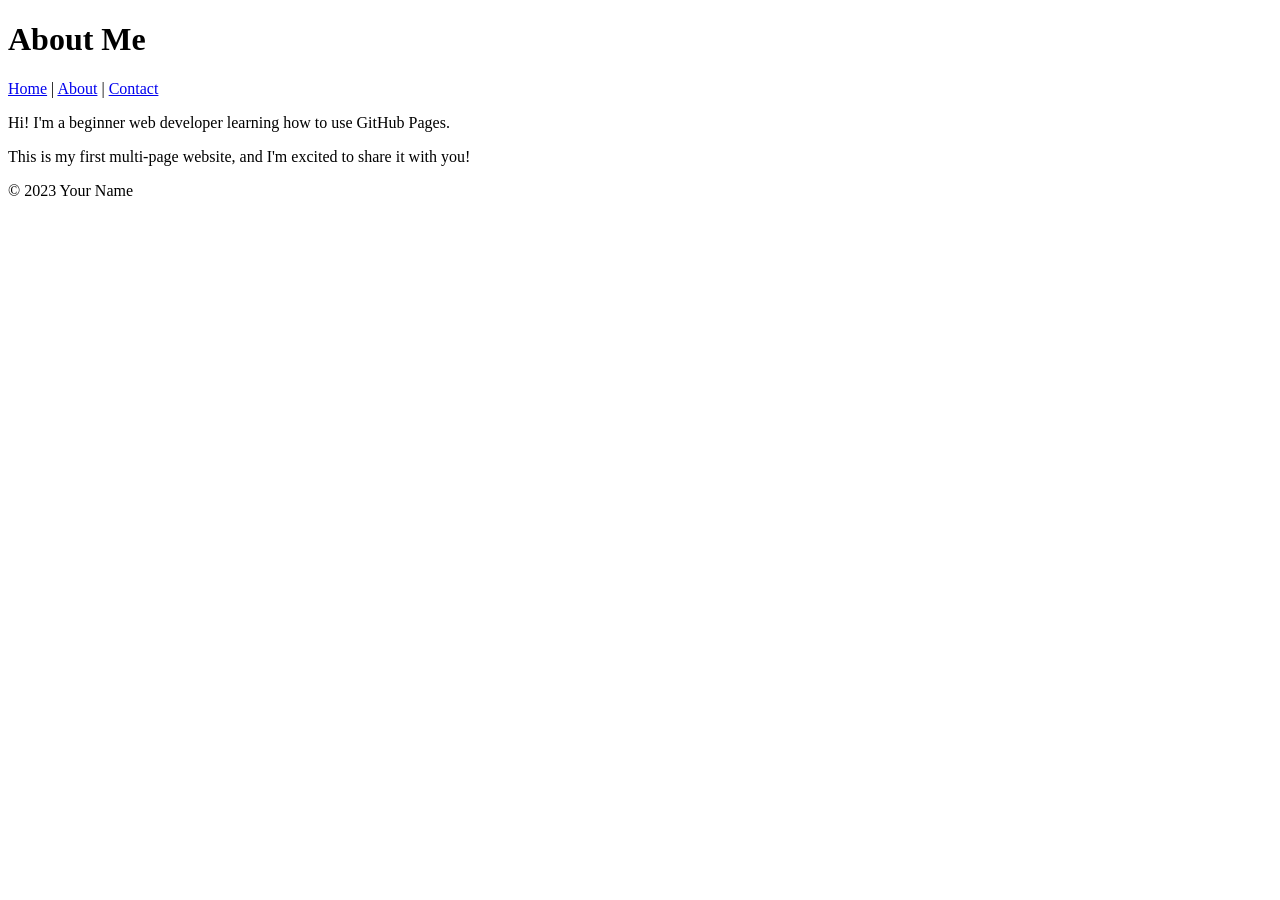
==== about.html @ 9d678600 "Added About page" ====
<!DOCTYPE html> 

<html lang="en"> 

<head> 

    <meta charset="UTF-8"> 

    <meta name="viewport" content="width=device-width, initial-scale=1.0"> 

    <title>About Me</title> 

</head> 

<body> 

    <header> 

        <h1>About Me</h1> 

        <nav> 

            <a href="index.html">Home</a> | 

            <a href="about.html">About</a> | 

            <a href="contact.html">Contact</a> 

        </nav> 

    </header> 

 

    <main> 

        <p>Hi! I'm a beginner web developer learning how to use GitHub Pages.</p> 

        <p>This is my first multi-page website, and I'm excited to share it with you!</p> 

    </main> 

 

    <footer> 

        <p>&copy; 2023 Your Name</p> 

    </footer> 

</body> 

</html>
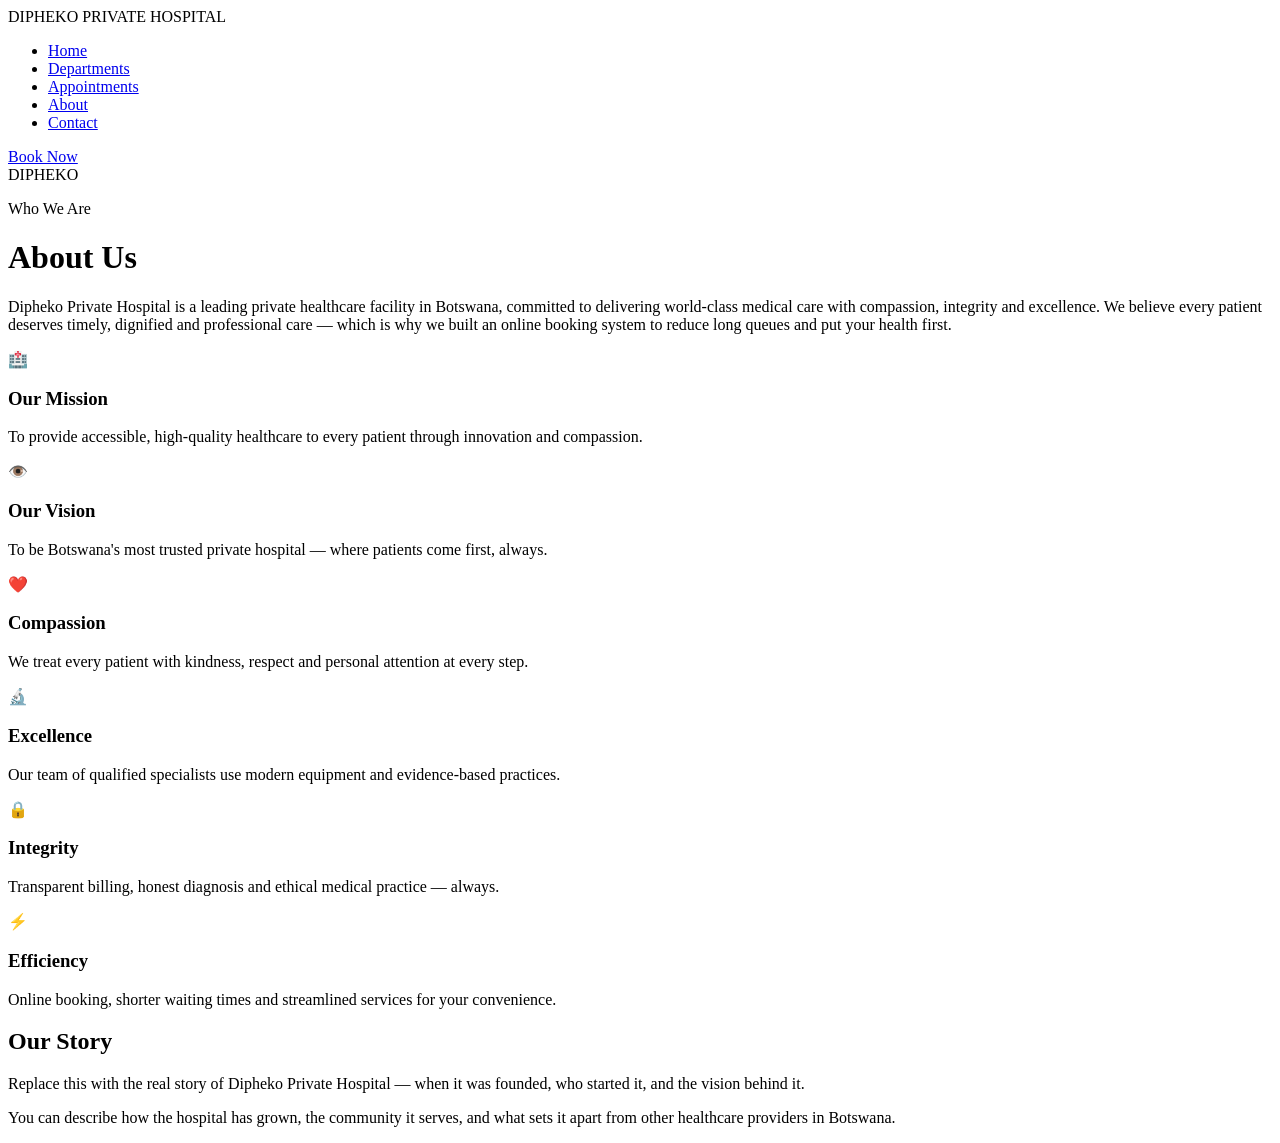
==== commit 8ccfdeb2: "Update Website" ====
--- a/about.html
+++ b/about.html
@@ -1,53 +1,49 @@
-<!DOCTYPE html> 
+<!DOCTYPE html>
+<html lang="en">
+<head>
+  <meta charset="UTF-8"/>
+  <meta name="viewport" content="width=device-width, initial-scale=1.0"/>
+  <title>Dipheko Private Hospital – About</title>
+  <link href="https://fonts.googleapis.com/css2?family=Barlow+Condensed:wght@700;800&family=Barlow:wght@300;400;500&display=swap" rel="stylesheet"/>
+  <link rel="stylesheet" href="hospital_style.css"/>
+</head>
+<body>
+  <nav>
+    <span class="logo-main">DIPHEKO</span>
+    <span class="logo-sub">PRIVATE HOSPITAL</span>
+    <ul class="nav-links">
+      <li><a href="index.html">Home</a></li>
+      <li><a href="departments.html">Departments</a></li>
+      <li><a href="appointment.html">Appointments</a></li>
+      <li><a href="about.html" class="active">About</a></li>
+      <li><a href="contact.html">Contact</a></li>
+    </ul>
+    <a href="appointment.html" class="nav-appt">Book Now</a>
+  </nav>
 
-<html lang="en"> 
+  <div class="page">
+    <div class="bg-logo" aria-hidden="true">DIPHEKO</div>
+    <div class="content">
+      <p class="page-tag">Who We Are</p>
+      <h1 class="page-title">About Us</h1>
 
-<head> 
+      <p class="about-intro">Dipheko Private Hospital is a leading private healthcare facility in Botswana, committed to delivering world-class medical care with compassion, integrity and excellence. We believe every patient deserves timely, dignified and professional care — which is why we built an online booking system to reduce long queues and put your health first.</p>
 
-    <meta charset="UTF-8"> 
+      <div class="values-grid">
+        <div class="val-card"><div class="val-icon">🏥</div><h3>Our Mission</h3><p>To provide accessible, high-quality healthcare to every patient through innovation and compassion.</p></div>
+        <div class="val-card"><div class="val-icon">👁️</div><h3>Our Vision</h3><p>To be Botswana's most trusted private hospital — where patients come first, always.</p></div>
+        <div class="val-card"><div class="val-icon">❤️</div><h3>Compassion</h3><p>We treat every patient with kindness, respect and personal attention at every step.</p></div>
+        <div class="val-card"><div class="val-icon">🔬</div><h3>Excellence</h3><p>Our team of qualified specialists use modern equipment and evidence-based practices.</p></div>
+        <div class="val-card"><div class="val-icon">🔒</div><h3>Integrity</h3><p>Transparent billing, honest diagnosis and ethical medical practice — always.</p></div>
+        <div class="val-card"><div class="val-icon">⚡</div><h3>Efficiency</h3><p>Online booking, shorter waiting times and streamlined services for your convenience.</p></div>
+      </div>
 
-    <meta name="viewport" content="width=device-width, initial-scale=1.0"> 
-
-    <title>About Me</title> 
-
-</head> 
-
-<body> 
-
-    <header> 
-
-        <h1>About Me</h1> 
-
-        <nav> 
-
-            <a href="index.html">Home</a> | 
-
-            <a href="about.html">About</a> | 
-
-            <a href="contact.html">Contact</a> 
-
-        </nav> 
-
-    </header> 
-
- 
-
-    <main> 
-
-        <p>Hi! I'm a beginner web developer learning how to use GitHub Pages.</p> 
-
-        <p>This is my first multi-page website, and I'm excited to share it with you!</p> 
-
-    </main> 
-
- 
-
-    <footer> 
-
-        <p>&copy; 2023 Your Name</p> 
-
-    </footer> 
-
-</body> 
-
-</html> +      <div class="story">
+        <h2>Our <span>Story</span></h2>
+        <p>Replace this with the real story of Dipheko Private Hospital — when it was founded, who started it, and the vision behind it.</p>
+        <p>You can describe how the hospital has grown, the community it serves, and what sets it apart from other healthcare providers in Botswana.</p>
+      </div>
+    </div>
+  </div>
+</body>
+</html>
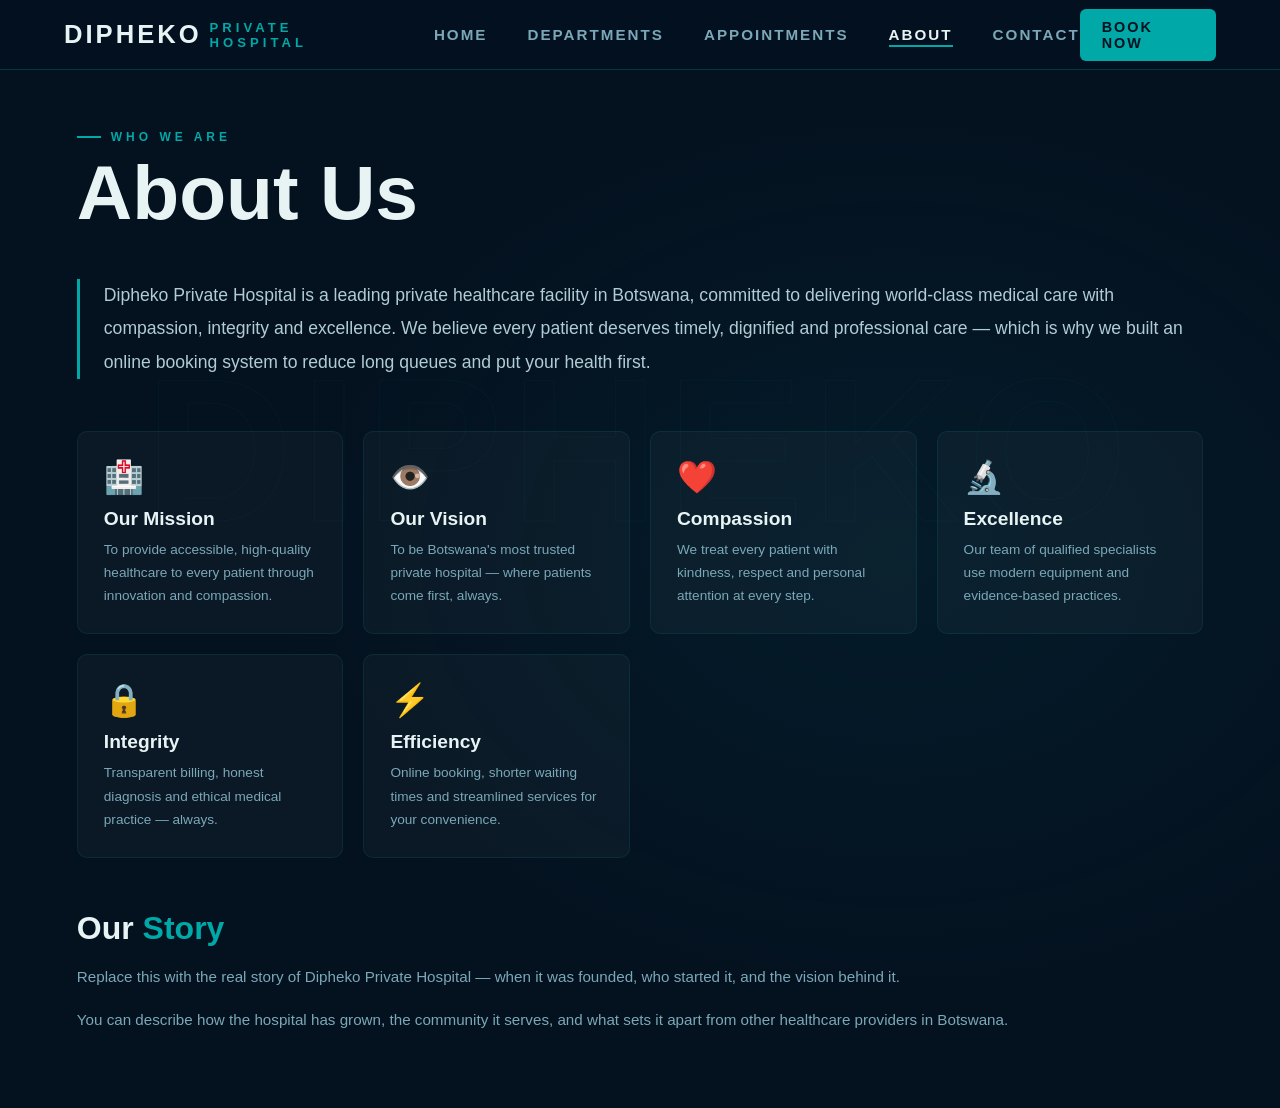
==== commit 4f90d45a: "Update Website" ====
--- a/about.html
+++ b/about.html
@@ -5,7 +5,7 @@
   <meta name="viewport" content="width=device-width, initial-scale=1.0"/>
   <title>Dipheko Private Hospital – About</title>
   <link href="https://fonts.googleapis.com/css2?family=Barlow+Condensed:wght@700;800&family=Barlow:wght@300;400;500&display=swap" rel="stylesheet"/>
-  <link rel="stylesheet" href="hospital_style.css"/>
+  <link rel="stylesheet" href="styles.css"/>
 </head>
 <body>
   <nav>
--- a/styles.css
+++ b/styles.css
@@ -0,0 +1,510 @@
+/* =============================================
+   DIPHEKO PRIVATE HOSPITAL — style.css
+   Link this in EVERY page's <head>:
+   <link rel="stylesheet" href="style.css">
+   ============================================= */
+
+/* ---- RESET & BASE ---- */
+*, *::before, *::after { box-sizing: border-box; margin: 0; padding: 0; }
+
+html, body {
+  min-height: 100%;
+  font-family: 'Barlow', sans-serif;
+  background: #04111f;
+  color: #e8f4f4;
+}
+
+a { text-decoration: none; color: inherit; }
+ul { list-style: none; }
+
+/* ---- NAVBAR ---- */
+nav {
+  position: fixed; top: 0; left: 0; right: 0;
+  height: 70px; z-index: 100;
+  display: flex; align-items: center;
+  padding: 0 5%;
+  background: rgba(4,17,31,0.97);
+  border-bottom: 1px solid rgba(0,168,168,0.25);
+}
+
+.logo-main {
+  font-family: 'Barlow Condensed', sans-serif;
+  font-size: 1.6rem; font-weight: 800;
+  letter-spacing: 3px; color: #e8f4f4;
+}
+
+.logo-sub {
+  font-family: 'Barlow Condensed', sans-serif;
+  font-size: 0.82rem; font-weight: 700;
+  letter-spacing: 4px; color: #00a8a8;
+  margin-left: 8px;
+}
+
+.nav-links {
+  display: flex; align-items: center;
+  gap: 2.5rem; margin-left: 3rem;
+}
+
+.nav-links a {
+  font-family: 'Barlow Condensed', sans-serif;
+  font-size: 0.95rem; font-weight: 700;
+  letter-spacing: 2px; text-transform: uppercase;
+  color: #7aa8b8; padding-bottom: 4px;
+  position: relative; transition: color 0.2s;
+}
+
+.nav-links a::after {
+  content: ''; position: absolute;
+  bottom: 0; left: 0; right: 0;
+  height: 2px; background: #00a8a8;
+  transform: scaleX(0); transition: transform 0.2s;
+}
+
+.nav-links a:hover,
+.nav-links a.active { color: #e8f4f4; }
+
+.nav-links a:hover::after,
+.nav-links a.active::after { transform: scaleX(1); }
+
+.nav-appt {
+  margin-left: auto;
+  background: #00a8a8; color: #04111f;
+  font-family: 'Barlow Condensed', sans-serif;
+  font-size: 0.9rem; font-weight: 800;
+  letter-spacing: 2px; text-transform: uppercase;
+  padding: 10px 22px; border-radius: 6px;
+  transition: background 0.2s;
+}
+
+.nav-appt:hover { background: #00c8c8; }
+
+/* ---- PAGE WRAPPER ---- */
+.page {
+  padding-top: 70px; min-height: 100vh;
+  position: relative;
+  background: radial-gradient(ellipse 70% 60% at 70% 50%, rgba(0,100,120,0.12) 0%, transparent 70%), #04111f;
+}
+
+/* home page uses full height with no scroll */
+.page-home {
+  padding-top: 70px; height: 100vh;
+  position: relative; overflow: hidden;
+  display: flex; flex-direction: column;
+  background: radial-gradient(ellipse 70% 60% at 70% 50%, rgba(0,100,120,0.12) 0%, transparent 70%), #04111f;
+}
+
+/* ---- BACKGROUND WATERMARK ---- */
+.bg-logo {
+  position: fixed; top: 50%; left: 50%;
+  transform: translate(-50%, -50%);
+  font-family: 'Barlow Condensed', sans-serif;
+  font-weight: 800;
+  font-size: clamp(6rem, 16vw, 17rem);
+  letter-spacing: 0.04em;
+  color: transparent;
+  -webkit-text-stroke: 1px rgba(0,168,168,0.05);
+  white-space: nowrap;
+  pointer-events: none; user-select: none; z-index: 0;
+}
+
+/* ---- CONTENT WRAPPER ---- */
+.content {
+  position: relative; z-index: 1;
+  padding: 60px 6%;
+}
+
+/* ---- PAGE HEADER ---- */
+.page-tag {
+  font-size: 0.75rem; font-weight: 600;
+  letter-spacing: 4px; text-transform: uppercase;
+  color: #00a8a8; margin-bottom: 10px;
+  display: flex; align-items: center; gap: 10px;
+  animation: fadeUp 0.7s ease both;
+}
+
+.page-tag::before {
+  content: ''; display: inline-block;
+  width: 24px; height: 2px; background: #00a8a8;
+}
+
+.page-title {
+  font-family: 'Barlow Condensed', sans-serif;
+  font-size: clamp(2.5rem, 6vw, 5rem);
+  font-weight: 800; line-height: 1;
+  margin-bottom: 48px;
+  animation: fadeUp 0.7s ease both;
+}
+
+/* ---- BUTTONS ---- */
+.btn-primary {
+  display: inline-block;
+  background: #00a8a8; color: #04111f;
+  font-family: 'Barlow Condensed', sans-serif;
+  font-size: 1rem; font-weight: 800;
+  letter-spacing: 2px; text-transform: uppercase;
+  padding: 14px 32px; border-radius: 7px;
+  transition: background 0.2s, transform 0.2s;
+}
+.btn-primary:hover { background: #00c8c8; transform: translateY(-2px); }
+
+.btn-outline {
+  display: inline-block;
+  border: 1.5px solid rgba(0,168,168,0.4); color: #00a8a8;
+  font-family: 'Barlow Condensed', sans-serif;
+  font-size: 1rem; font-weight: 800;
+  letter-spacing: 2px; text-transform: uppercase;
+  padding: 14px 32px; border-radius: 7px;
+  transition: border-color 0.2s, background 0.2s;
+}
+.btn-outline:hover { border-color: #00a8a8; background: rgba(0,168,168,0.07); }
+
+/* ---- HOME: HERO ---- */
+.hero {
+  flex: 1; display: flex; align-items: center;
+  padding: 0 7%; position: relative; z-index: 1;
+}
+
+.hero-inner { animation: fadeUp 0.8s ease both; max-width: 640px; }
+
+.hero-tag {
+  font-size: 0.75rem; font-weight: 600;
+  letter-spacing: 4px; text-transform: uppercase;
+  color: #00a8a8; margin-bottom: 18px;
+  display: flex; align-items: center; gap: 10px;
+}
+.hero-tag::before { content: ''; display: inline-block; width: 28px; height: 2px; background: #00a8a8; }
+
+.hero h1 {
+  font-family: 'Barlow Condensed', sans-serif;
+  font-size: clamp(3.5rem, 8vw, 7rem);
+  font-weight: 800; line-height: 0.95;
+  color: #e8f4f4; margin-bottom: 22px;
+}
+
+.hero h1 span { color: #00a8a8; }
+
+.hero-desc {
+  font-size: 1rem; font-weight: 300;
+  color: #7aa8b8; margin-bottom: 36px;
+  max-width: 440px; line-height: 1.8;
+}
+
+.hero-actions { display: flex; gap: 14px; flex-wrap: wrap; }
+
+/* ---- HOME: BOTTOM BAR ---- */
+.bottom-bar {
+  position: relative; z-index: 1;
+  display: flex; align-items: center; gap: 32px;
+  padding: 20px 7%;
+  border-top: 1px solid rgba(0,168,168,0.1);
+  animation: fadeUp 0.8s 0.2s ease both;
+}
+
+.stat { display: flex; flex-direction: column; }
+
+.stat-num {
+  font-family: 'Barlow Condensed', sans-serif;
+  font-size: 1.6rem; font-weight: 800;
+  color: #00a8a8; line-height: 1;
+}
+
+.stat-label {
+  font-size: 0.68rem; letter-spacing: 2px;
+  text-transform: uppercase; color: #7aa8b8; margin-top: 3px;
+}
+
+.divider { width: 1px; height: 36px; background: rgba(0,168,168,0.15); }
+
+.emergency-pill {
+  margin-left: auto;
+  display: flex; align-items: center; gap: 10px;
+  background: rgba(220,50,50,0.12);
+  border: 1px solid rgba(220,50,50,0.3);
+  padding: 10px 18px; border-radius: 8px;
+}
+
+.emergency-dot {
+  width: 8px; height: 8px;
+  background: #dc3232; border-radius: 50%;
+  animation: pulse 1.5s infinite;
+}
+
+.emergency-text { font-size: 0.8rem; font-weight: 600; color: #ff6b6b; letter-spacing: 1px; }
+
+/* ---- DEPARTMENTS PAGE ---- */
+.dept-grid {
+  display: grid;
+  grid-template-columns: repeat(auto-fill, minmax(320px, 1fr));
+  gap: 24px; margin-bottom: 60px;
+  animation: fadeUp 0.7s 0.1s ease both;
+}
+
+.dept-card {
+  background: rgba(255,255,255,0.03);
+  border: 1px solid rgba(0,168,168,0.12);
+  border-radius: 12px; padding: 32px;
+  transition: border-color 0.25s, transform 0.25s;
+}
+.dept-card:hover { border-color: rgba(0,168,168,0.45); transform: translateY(-4px); }
+
+.dept-icon { font-size: 2.5rem; margin-bottom: 16px; }
+.dept-name { font-family: 'Barlow Condensed', sans-serif; font-size: 1.5rem; font-weight: 800; color: #e8f4f4; margin-bottom: 8px; }
+.dept-desc { font-size: 0.88rem; color: #7aa8b8; line-height: 1.7; margin-bottom: 20px; }
+.dept-doctors { font-size: 0.75rem; font-weight: 600; letter-spacing: 1.5px; text-transform: uppercase; color: #00a8a8; margin-bottom: 16px; }
+
+.dept-btn {
+  display: inline-block;
+  border: 1px solid rgba(0,168,168,0.35); color: #00a8a8;
+  font-family: 'Barlow Condensed', sans-serif;
+  font-size: 0.85rem; font-weight: 700;
+  letter-spacing: 1px; text-transform: uppercase;
+  padding: 8px 20px; border-radius: 6px;
+  transition: background 0.2s, color 0.2s;
+}
+.dept-btn:hover { background: #00a8a8; color: #04111f; }
+
+/* ---- TABLE ---- */
+.section-label {
+  font-family: 'Barlow Condensed', sans-serif;
+  font-size: 1.5rem; font-weight: 800;
+  margin-bottom: 20px;
+  animation: fadeUp 0.7s 0.2s ease both;
+}
+.section-label span { color: #00a8a8; }
+
+.table-wrap {
+  overflow-x: auto;
+  border-radius: 10px;
+  border: 1px solid rgba(0,168,168,0.12);
+  animation: fadeUp 0.7s 0.25s ease both;
+}
+
+table { width: 100%; border-collapse: collapse; }
+
+thead tr { background: #006b6b; }
+thead th {
+  font-family: 'Barlow Condensed', sans-serif;
+  font-size: 0.85rem; font-weight: 700;
+  letter-spacing: 2px; text-transform: uppercase;
+  color: #e8f4f4; padding: 16px 20px;
+  text-align: left; white-space: nowrap;
+}
+
+tbody tr { border-bottom: 1px solid rgba(0,168,168,0.07); transition: background 0.2s; }
+tbody tr:last-child { border-bottom: none; }
+tbody tr:hover { background: rgba(0,168,168,0.06); }
+tbody tr:nth-child(even) { background: rgba(255,255,255,0.02); }
+tbody tr:nth-child(even):hover { background: rgba(0,168,168,0.06); }
+
+td { padding: 14px 20px; font-size: 0.9rem; color: #b0ccd4; white-space: nowrap; }
+
+.avail-yes { color: #00c896; font-weight: 600; }
+.avail-no  { color: #888; }
+
+.book-btn {
+  background: transparent;
+  border: 1px solid rgba(0,168,168,0.4); color: #00a8a8;
+  font-family: 'Barlow Condensed', sans-serif;
+  font-size: 0.8rem; font-weight: 700;
+  letter-spacing: 1px; text-transform: uppercase;
+  padding: 6px 14px; border-radius: 5px;
+  cursor: pointer; transition: background 0.2s, color 0.2s;
+}
+.book-btn:hover { background: #00a8a8; color: #04111f; }
+
+/* ---- APPOINTMENT PAGE ---- */
+.appt-layout {
+  display: grid;
+  grid-template-columns: 1fr 1.6fr;
+  gap: 40px;
+  animation: fadeUp 0.7s 0.1s ease both;
+}
+
+.info-cards { display: flex; flex-direction: column; gap: 18px; }
+
+.info-card {
+  background: rgba(255,255,255,0.03);
+  border: 1px solid rgba(0,168,168,0.12);
+  border-radius: 10px; padding: 22px;
+  transition: border-color 0.25s;
+}
+.info-card:hover { border-color: rgba(0,168,168,0.4); }
+
+.info-card-top { display: flex; align-items: center; gap: 12px; margin-bottom: 10px; }
+.info-card-icon { font-size: 1.4rem; }
+.info-card-title {
+  font-family: 'Barlow Condensed', sans-serif;
+  font-size: 1rem; font-weight: 800;
+  letter-spacing: 1px; color: #00a8a8; text-transform: uppercase;
+}
+.info-card p { font-size: 0.85rem; color: #7aa8b8; line-height: 1.7; }
+
+/* ---- FORMS ---- */
+.form-box {
+  background: rgba(255,255,255,0.03);
+  border: 1px solid rgba(0,168,168,0.14);
+  border-radius: 12px; padding: 38px;
+}
+
+.form-box h3 {
+  font-family: 'Barlow Condensed', sans-serif;
+  font-size: 1.7rem; font-weight: 800;
+  margin-bottom: 6px;
+}
+
+.form-box > p { font-size: 0.85rem; color: #7aa8b8; margin-bottom: 28px; }
+
+.form-row { display: grid; grid-template-columns: 1fr 1fr; gap: 16px; }
+
+.form-group { margin-bottom: 18px; }
+
+.form-group label {
+  display: block; font-size: 0.72rem; font-weight: 700;
+  letter-spacing: 1.5px; text-transform: uppercase;
+  color: #7aa8b8; margin-bottom: 8px;
+}
+
+.form-group input,
+.form-group select,
+.form-group textarea {
+  width: 100%;
+  background: rgba(255,255,255,0.04);
+  border: 1px solid rgba(0,168,168,0.15);
+  border-radius: 6px; padding: 12px 16px;
+  color: #e8f4f4; font-family: 'Barlow', sans-serif;
+  font-size: 0.95rem; transition: border-color 0.2s; outline: none;
+}
+
+.form-group select option { background: #0a2030; color: #e8f4f4; }
+
+.form-group input:focus,
+.form-group select:focus,
+.form-group textarea:focus { border-color: #00a8a8; }
+
+.form-group textarea { resize: vertical; min-height: 90px; }
+
+.submit-btn {
+  background: #00a8a8; color: #04111f;
+  font-family: 'Barlow Condensed', sans-serif;
+  font-size: 1.1rem; font-weight: 800;
+  letter-spacing: 2px; text-transform: uppercase;
+  padding: 15px 40px; border-radius: 7px;
+  border: none; cursor: pointer; width: 100%; margin-top: 6px;
+  transition: background 0.2s, transform 0.2s;
+}
+.submit-btn:hover { background: #00c8c8; transform: translateY(-2px); }
+
+/* ---- ABOUT PAGE ---- */
+.about-intro {
+  font-size: 1.1rem; font-weight: 300;
+  color: #b0ccd4; line-height: 1.9;
+  margin-bottom: 52px;
+  border-left: 3px solid #00a8a8; padding-left: 24px;
+  animation: fadeUp 0.7s 0.1s ease both;
+}
+
+.values-grid {
+  display: grid;
+  grid-template-columns: repeat(auto-fill, minmax(210px, 1fr));
+  gap: 20px; margin-bottom: 52px;
+  animation: fadeUp 0.7s 0.15s ease both;
+}
+
+.val-card {
+  background: rgba(255,255,255,0.03);
+  border: 1px solid rgba(0,168,168,0.12);
+  border-radius: 10px; padding: 26px;
+  transition: border-color 0.25s, transform 0.25s;
+}
+.val-card:hover { border-color: rgba(0,168,168,0.4); transform: translateY(-3px); }
+
+.val-icon { font-size: 2rem; margin-bottom: 12px; }
+.val-card h3 { font-family: 'Barlow Condensed', sans-serif; font-size: 1.2rem; font-weight: 800; margin-bottom: 8px; }
+.val-card p { font-size: 0.85rem; color: #7aa8b8; line-height: 1.7; }
+
+.story { animation: fadeUp 0.7s 0.2s ease both; }
+.story h2 { font-family: 'Barlow Condensed', sans-serif; font-size: 2rem; font-weight: 800; margin-bottom: 16px; }
+.story h2 span { color: #00a8a8; }
+.story p { font-size: 0.95rem; color: #7aa8b8; line-height: 1.9; margin-bottom: 14px; }
+
+/* ---- CONTACT PAGE ---- */
+.emergency-banner {
+  background: rgba(220,50,50,0.1);
+  border: 1px solid rgba(220,50,50,0.3);
+  border-radius: 10px; padding: 18px 24px;
+  display: flex; align-items: center; gap: 14px;
+  margin-bottom: 36px;
+  animation: fadeUp 0.7s 0.05s ease both;
+}
+
+.e-dot {
+  width: 10px; height: 10px;
+  background: #dc3232; border-radius: 50%;
+  animation: pulse 1.5s infinite; flex-shrink: 0;
+}
+
+.emergency-banner p { font-size: 0.9rem; color: #ff8080; }
+.emergency-banner strong { color: #ff4444; }
+
+.contact-layout {
+  display: grid;
+  grid-template-columns: 1fr 1.4fr;
+  gap: 36px;
+  animation: fadeUp 0.7s 0.1s ease both;
+}
+
+.info-label { font-size: 0.7rem; font-weight: 700; letter-spacing: 2px; text-transform: uppercase; color: #00a8a8; margin-bottom: 6px; }
+.info-value { font-size: 0.9rem; color: #b0ccd4; line-height: 1.6; }
+.info-icon  { font-size: 1.4rem; margin-top: 2px; }
+
+/* ---- POPUP ---- */
+.popup-overlay {
+  display: none;
+  position: fixed; inset: 0; z-index: 999;
+  background: rgba(0,0,0,0.8);
+  backdrop-filter: blur(8px);
+  align-items: center; justify-content: center;
+}
+.popup-overlay.show { display: flex; animation: fadeIn 0.3s ease; }
+
+.popup-box {
+  background: #0a1e30;
+  border: 1px solid rgba(0,168,168,0.4);
+  border-radius: 16px; padding: 52px 48px;
+  text-align: center; max-width: 440px; width: 90%;
+  animation: popUp 0.35s ease;
+}
+
+.popup-icon  { font-size: 3.5rem; margin-bottom: 16px; }
+.popup-title { font-family: 'Barlow Condensed', sans-serif; font-size: 3rem; font-weight: 800; color: #e8f4f4; margin-bottom: 10px; }
+.popup-title span { color: #00a8a8; }
+.popup-msg   { font-size: 0.95rem; color: #7aa8b8; line-height: 1.7; margin-bottom: 10px; }
+.popup-ref   { font-family: 'Barlow Condensed', sans-serif; font-size: 1rem; color: #00a8a8; letter-spacing: 2px; margin-bottom: 30px; }
+
+.popup-close {
+  background: #00a8a8; color: #04111f;
+  font-family: 'Barlow Condensed', sans-serif;
+  font-size: 1rem; font-weight: 800;
+  letter-spacing: 2px; text-transform: uppercase;
+  padding: 12px 32px; border-radius: 6px;
+  border: none; cursor: pointer; transition: background 0.2s;
+}
+.popup-close:hover { background: #00c8c8; }
+
+/* ---- ANIMATIONS ---- */
+@keyframes fadeUp { from { opacity: 0; transform: translateY(20px); } to { opacity: 1; transform: translateY(0); } }
+@keyframes fadeIn { from { opacity: 0; } to { opacity: 1; } }
+@keyframes popUp  { from { opacity: 0; transform: scale(0.85); } to { opacity: 1; transform: scale(1); } }
+@keyframes pulse  { 0%,100% { opacity: 1; } 50% { opacity: 0.3; } }
+
+/* ---- RESPONSIVE ---- */
+@media (max-width: 768px) {
+  .appt-layout    { grid-template-columns: 1fr; }
+  .contact-layout { grid-template-columns: 1fr; }
+  .form-row       { grid-template-columns: 1fr; }
+}
+@media (max-width: 600px) {
+  .nav-links { gap: 1.2rem; }
+  .values-grid { grid-template-columns: 1fr 1fr; }
+  .bottom-bar { flex-wrap: wrap; gap: 16px; padding: 16px 5%; }
+}
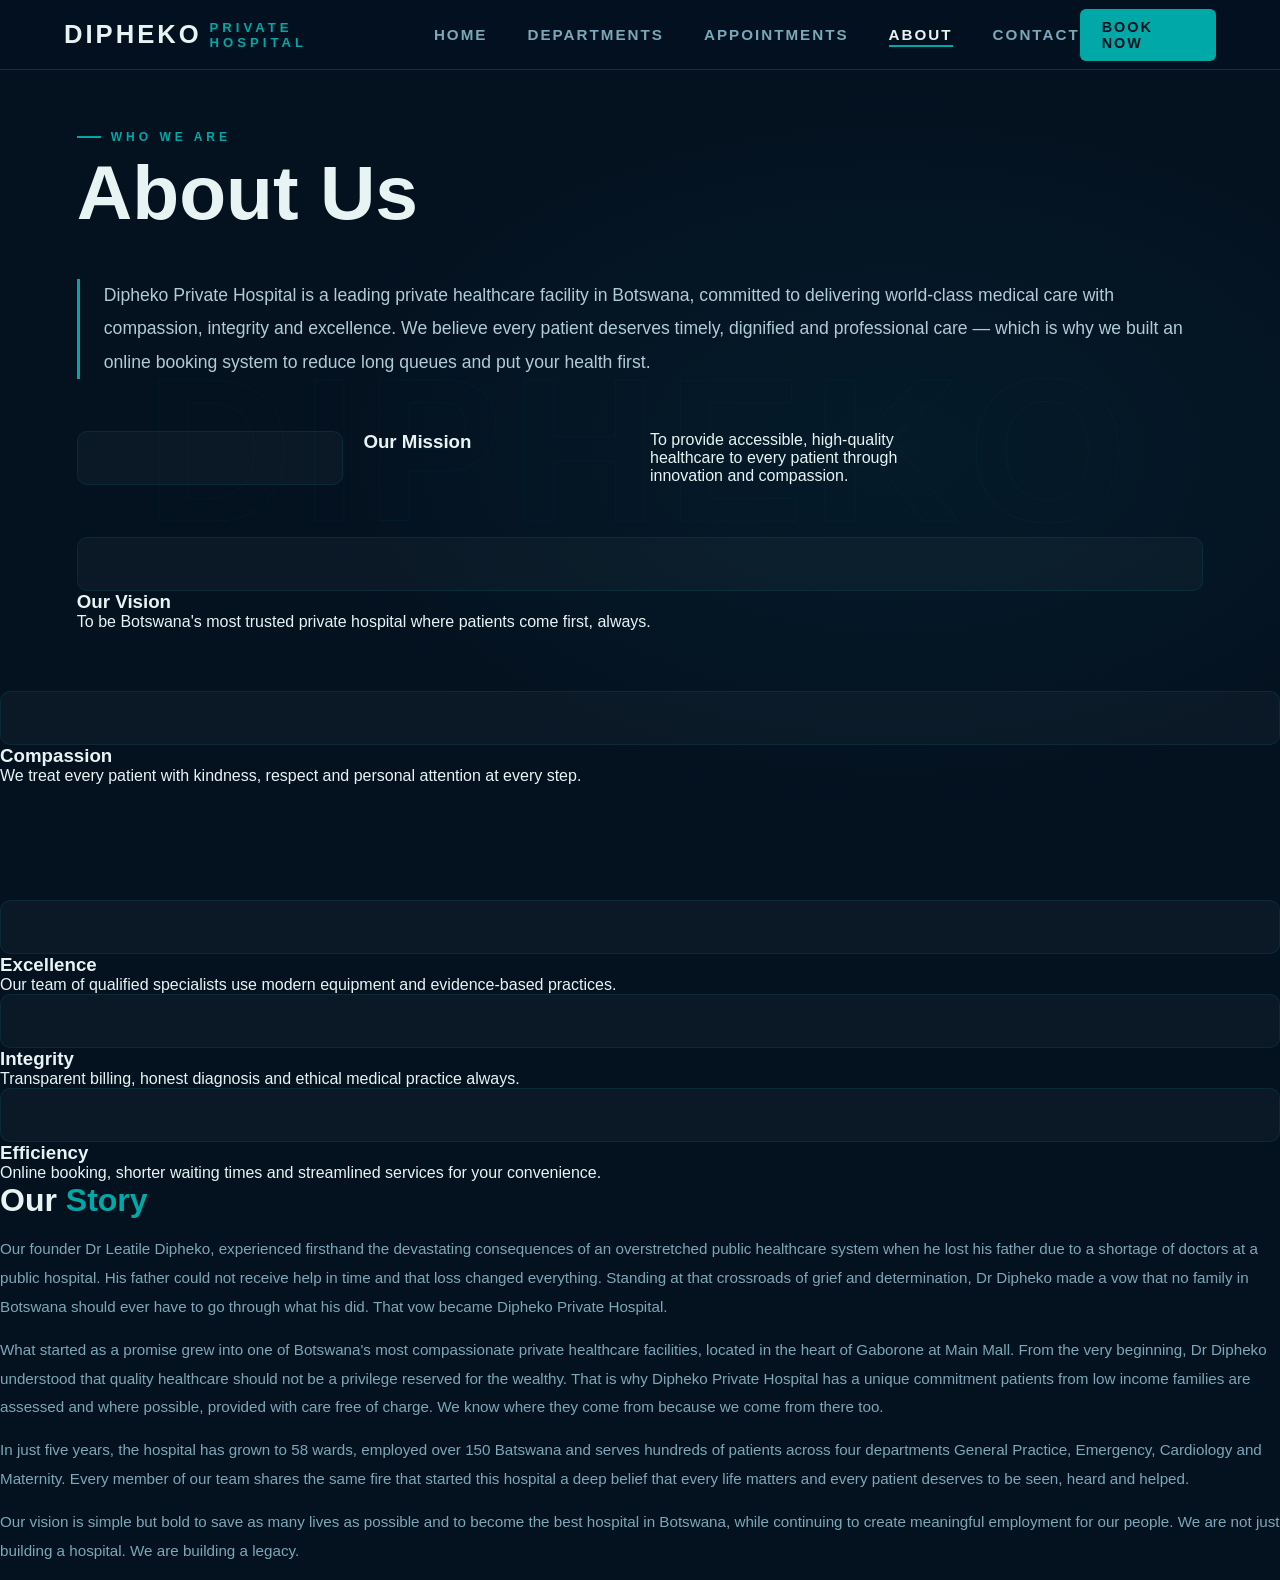
==== commit 34b0894d: "Update Website" ====
--- a/about.html
+++ b/about.html
@@ -14,11 +14,11 @@
     <ul class="nav-links">
       <li><a href="index.html">Home</a></li>
       <li><a href="departments.html">Departments</a></li>
-      <li><a href="appointment.html">Appointments</a></li>
+      <li><a href="appointments.html">Appointments</a></li>
       <li><a href="about.html" class="active">About</a></li>
       <li><a href="contact.html">Contact</a></li>
     </ul>
-    <a href="appointment.html" class="nav-appt">Book Now</a>
+    <a href="appointments.html" class="nav-appt">Book Now</a>
   </nav>
 
   <div class="page">
@@ -30,18 +30,21 @@
       <p class="about-intro">Dipheko Private Hospital is a leading private healthcare facility in Botswana, committed to delivering world-class medical care with compassion, integrity and excellence. We believe every patient deserves timely, dignified and professional care — which is why we built an online booking system to reduce long queues and put your health first.</p>
 
       <div class="values-grid">
-        <div class="val-card"><div class="val-icon">🏥</div><h3>Our Mission</h3><p>To provide accessible, high-quality healthcare to every patient through innovation and compassion.</p></div>
-        <div class="val-card"><div class="val-icon">👁️</div><h3>Our Vision</h3><p>To be Botswana's most trusted private hospital — where patients come first, always.</p></div>
-        <div class="val-card"><div class="val-icon">❤️</div><h3>Compassion</h3><p>We treat every patient with kindness, respect and personal attention at every step.</p></div>
-        <div class="val-card"><div class="val-icon">🔬</div><h3>Excellence</h3><p>Our team of qualified specialists use modern equipment and evidence-based practices.</p></div>
-        <div class="val-card"><div class="val-icon">🔒</div><h3>Integrity</h3><p>Transparent billing, honest diagnosis and ethical medical practice — always.</p></div>
-        <div class="val-card"><div class="val-icon">⚡</div><h3>Efficiency</h3><p>Online booking, shorter waiting times and streamlined services for your convenience.</p></div>
+        <div class="val-card"></div><h3>Our Mission</h3><p>To provide accessible, high-quality healthcare to every patient through innovation and compassion.</p></div>
+        <div class="val-card"></div><h3>Our Vision</h3><p>To be Botswana's most trusted private hospital where patients come first, always.</p></div>
+        <div class="val-card"></div><h3>Compassion</h3><p>We treat every patient with kindness, respect and personal attention at every step.</p></div>
+        <div class="val-card"></div><h3>Excellence</h3><p>Our team of qualified specialists use modern equipment and evidence-based practices.</p></div>
+        <div class="val-card"></div><h3>Integrity</h3><p>Transparent billing, honest diagnosis and ethical medical practice always.</p></div>
+        <div class="val-card"></div><h3>Efficiency</h3><p>Online booking, shorter waiting times and streamlined services for your convenience.</p></div>
       </div>
 
       <div class="story">
         <h2>Our <span>Story</span></h2>
-        <p>Replace this with the real story of Dipheko Private Hospital — when it was founded, who started it, and the vision behind it.</p>
-        <p>You can describe how the hospital has grown, the community it serves, and what sets it apart from other healthcare providers in Botswana.</p>
+        <p>Our founder Dr Leatile Dipheko, experienced firsthand the devastating consequences of an overstretched public healthcare system when he lost his father due to a shortage of doctors at a public hospital. His father could not receive help in time  and that loss changed everything. Standing at that crossroads of grief and determination, Dr Dipheko made a vow that no family in Botswana should ever have to go through what his did. That vow became Dipheko Private Hospital.</p>  
+        <p>What started as a promise grew into one of Botswana's most compassionate private healthcare facilities, located in the heart of Gaborone at Main Mall. From the very beginning, Dr Dipheko understood that quality healthcare should not be a privilege reserved for the wealthy. That is why Dipheko Private Hospital has a unique commitment  patients from low income families are assessed and where possible, provided with care free of charge. We know where they come from because we come from there too.</p>
+        <P>In just five years, the hospital has grown to 58 wards, employed over 150 Batswana and serves hundreds of patients across four departments  General Practice, Emergency, Cardiology and Maternity. Every member of our team shares the same fire that started this hospital  a deep belief that every life matters and every patient deserves to be seen, heard and helped.</p>
+        <p>Our vision is simple but bold  to save as many lives as possible and to become the best hospital in Botswana, while continuing to create meaningful employment for our people. We are not just building a hospital. We are building a legacy.</p>
+        
       </div>
     </div>
   </div>
--- a/styles.css
+++ b/styles.css
@@ -1,8 +1,3 @@
-/* =============================================
-   DIPHEKO PRIVATE HOSPITAL — style.css
-   Link this in EVERY page's <head>:
-   <link rel="stylesheet" href="style.css">
-   ============================================= */
 
 /* ---- RESET & BASE ---- */
 *, *::before, *::after { box-sizing: border-box; margin: 0; padding: 0; }
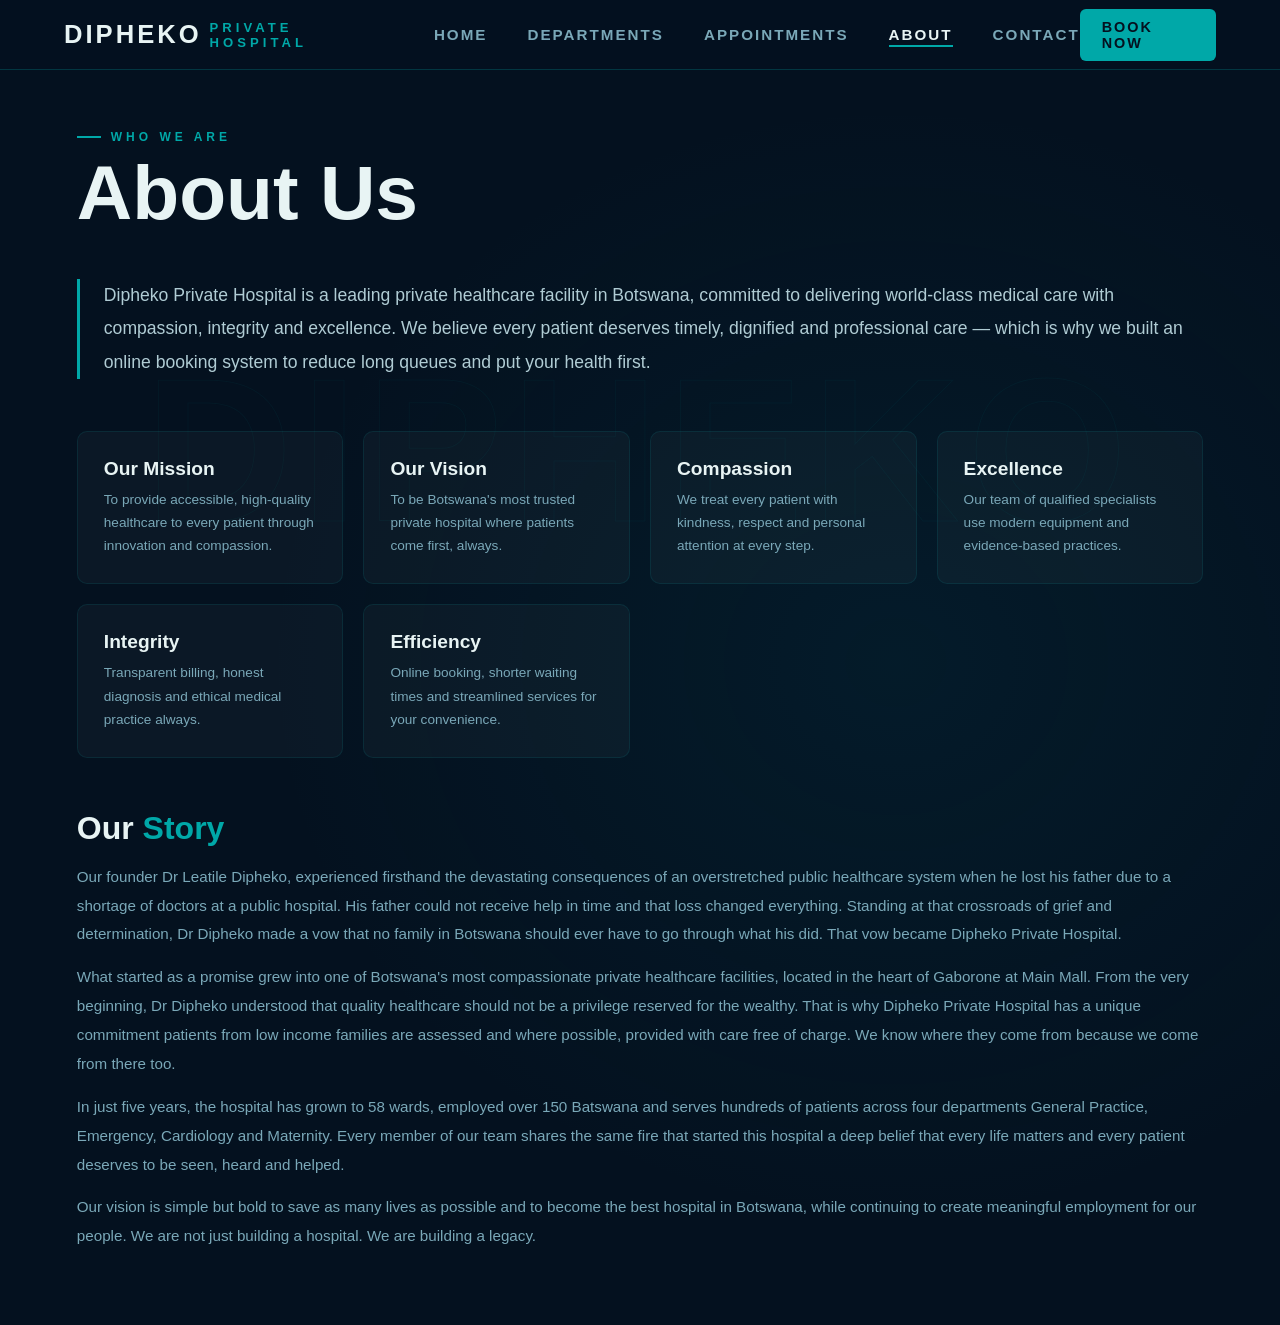
==== commit 45f6bf1b: "Update website" ====
--- a/about.html
+++ b/about.html
@@ -30,12 +30,12 @@
       <p class="about-intro">Dipheko Private Hospital is a leading private healthcare facility in Botswana, committed to delivering world-class medical care with compassion, integrity and excellence. We believe every patient deserves timely, dignified and professional care — which is why we built an online booking system to reduce long queues and put your health first.</p>
 
       <div class="values-grid">
-        <div class="val-card"></div><h3>Our Mission</h3><p>To provide accessible, high-quality healthcare to every patient through innovation and compassion.</p></div>
-        <div class="val-card"></div><h3>Our Vision</h3><p>To be Botswana's most trusted private hospital where patients come first, always.</p></div>
-        <div class="val-card"></div><h3>Compassion</h3><p>We treat every patient with kindness, respect and personal attention at every step.</p></div>
-        <div class="val-card"></div><h3>Excellence</h3><p>Our team of qualified specialists use modern equipment and evidence-based practices.</p></div>
-        <div class="val-card"></div><h3>Integrity</h3><p>Transparent billing, honest diagnosis and ethical medical practice always.</p></div>
-        <div class="val-card"></div><h3>Efficiency</h3><p>Online booking, shorter waiting times and streamlined services for your convenience.</p></div>
+        <div class="val-card"><h3>Our Mission</h3><p>To provide accessible, high-quality healthcare to every patient through innovation and compassion.</p></div>
+        <div class="val-card"><h3>Our Vision</h3><p>To be Botswana's most trusted private hospital where patients come first, always.</p></div>
+        <div class="val-card"><h3>Compassion</h3><p>We treat every patient with kindness, respect and personal attention at every step.</p></div>
+        <div class="val-card"><h3>Excellence</h3><p>Our team of qualified specialists use modern equipment and evidence-based practices.</p></div>
+        <div class="val-card"><h3>Integrity</h3><p>Transparent billing, honest diagnosis and ethical medical practice always.</p></div>
+        <div class="val-card"><h3>Efficiency</h3><p>Online booking, shorter waiting times and streamlined services for your convenience.</p></div>
       </div>
 
       <div class="story">
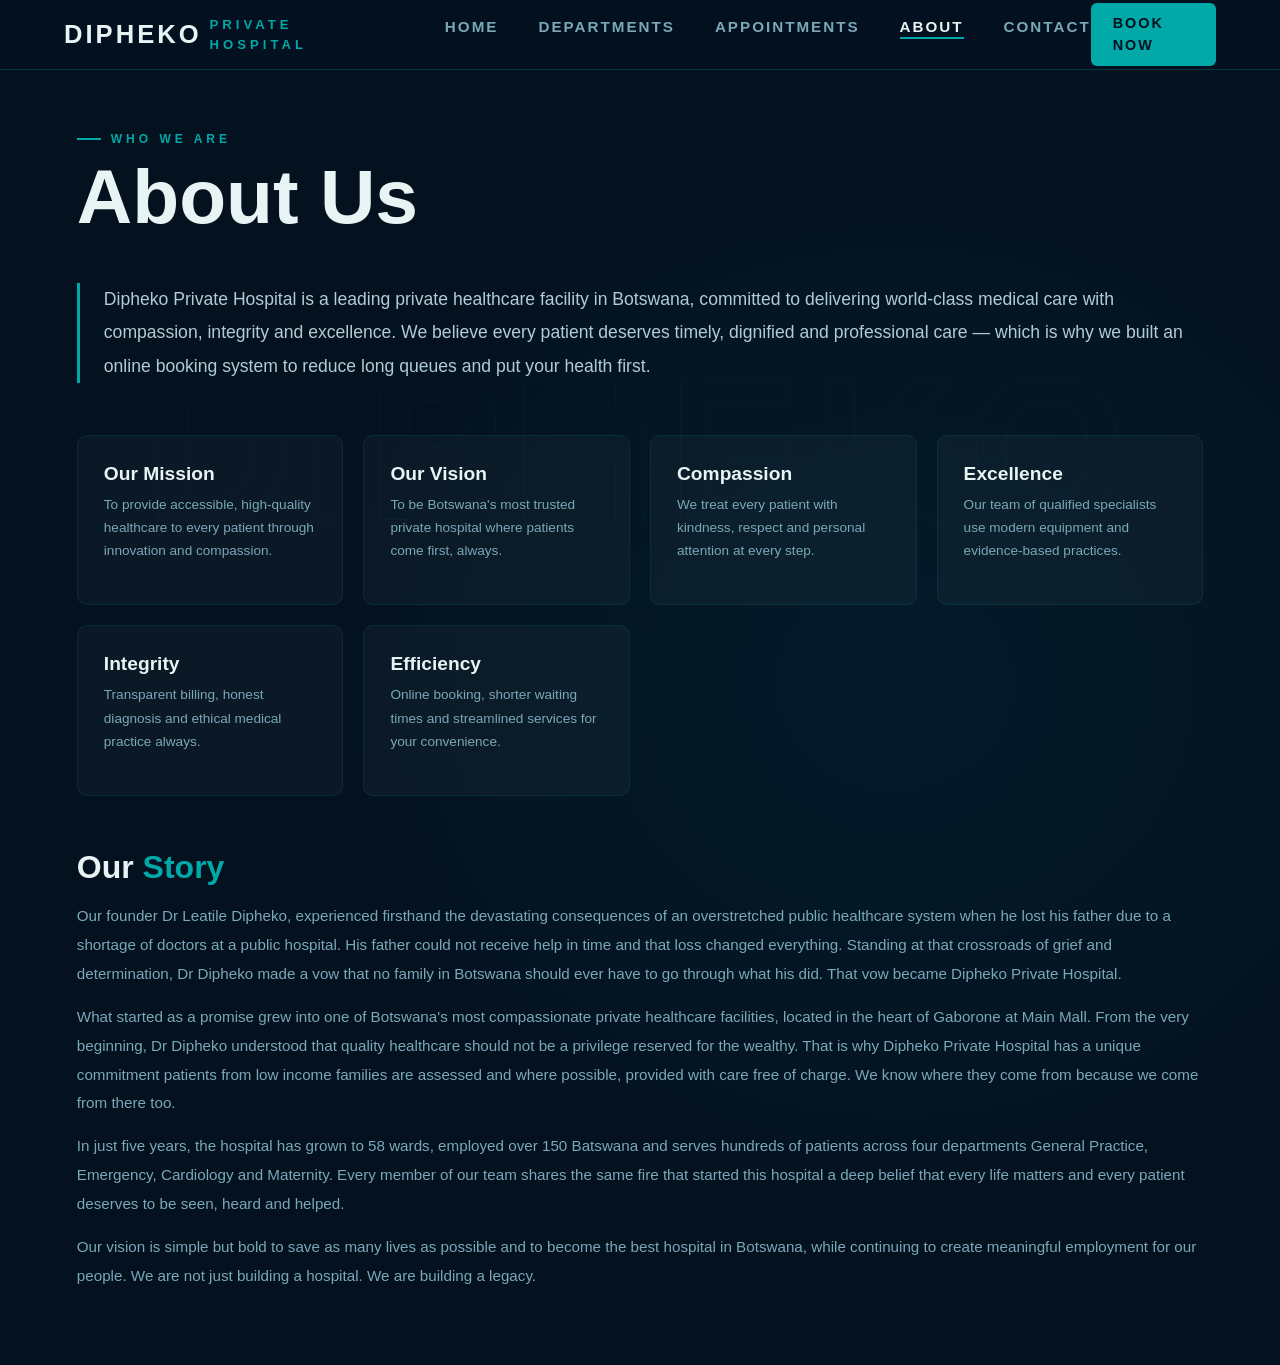
==== commit d5276017: "Added Bootstrap Framework for styling and layout" ====
--- a/about.html
+++ b/about.html
@@ -5,6 +5,7 @@
   <meta name="viewport" content="width=device-width, initial-scale=1.0"/>
   <title>Dipheko Private Hospital – About</title>
   <link href="https://fonts.googleapis.com/css2?family=Barlow+Condensed:wght@700;800&family=Barlow:wght@300;400;500&display=swap" rel="stylesheet"/>
+  <link href="https://cdn.jsdelivr.net/npm/bootstrap@5.3.0/dist/css/bootstrap.min.css" rel="stylesheet"/>
   <link rel="stylesheet" href="styles.css"/>
 </head>
 <body>
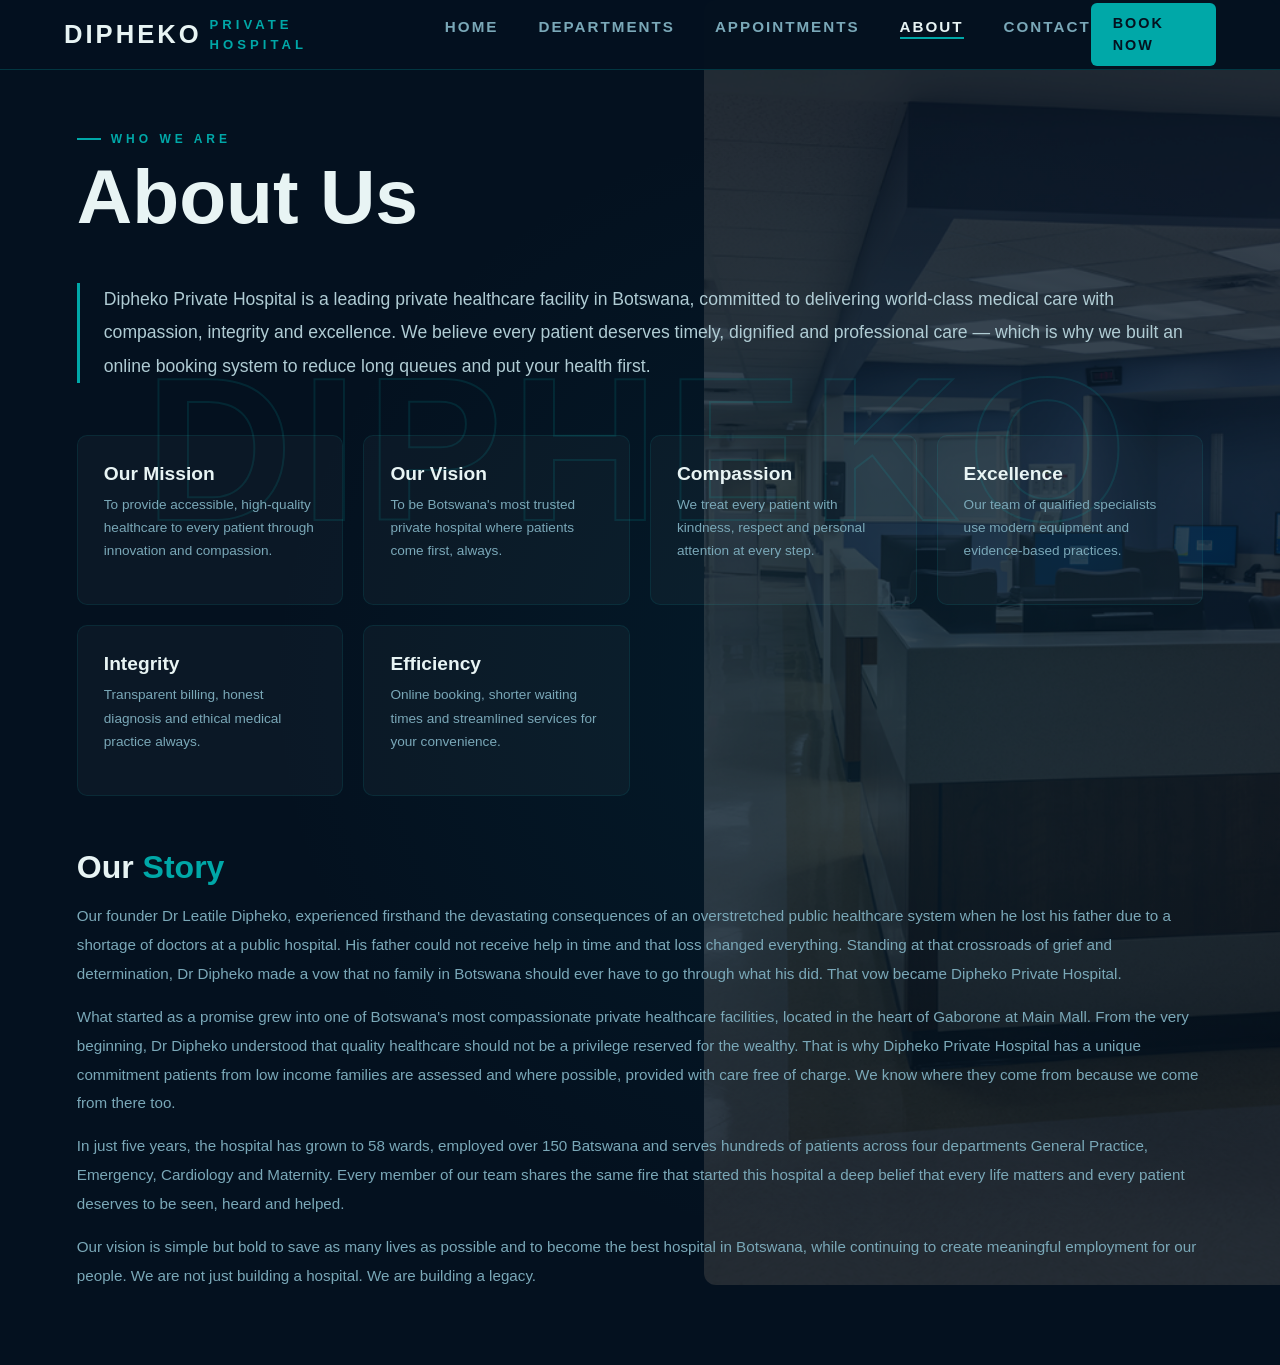
==== commit a066d106: "Update Website Changes" ====
--- a/about.html
+++ b/about.html
@@ -20,9 +20,16 @@
       <li><a href="contact.html">Contact</a></li>
     </ul>
     <a href="appointments.html" class="nav-appt">Book Now</a>
+
+  <button class="hamburger" onclick="toggleMenu()">
+    <span></span>
+    <span></span>
+    <span></span>
+  </button>
   </nav>
 
   <div class="page">
+    <img src="reception.png" alt="Dipheko Hospital Doctors" class="hero-image"/>
     <div class="bg-logo" aria-hidden="true">DIPHEKO</div>
     <div class="content">
       <p class="page-tag">Who We Are</p>
@@ -49,5 +56,10 @@
       </div>
     </div>
   </div>
+  <script>
+  function toggleMenu() {
+    document.querySelector('.nav-links').classList.toggle('open');
+  }
+</script>
 </body>
 </html>
--- a/styles.css
+++ b/styles.css
@@ -1,6 +1,7 @@
 
 /* ---- RESET & BASE ---- */
 *, *::before, *::after { box-sizing: border-box; margin: 0; padding: 0; }
+
 
 html, body {
   min-height: 100%;
@@ -12,7 +13,6 @@
 a { text-decoration: none; color: inherit; }
 ul { list-style: none; }
 
-/* ---- NAVBAR ---- */
 nav {
   position: fixed; top: 0; left: 0; right: 0;
   height: 70px; z-index: 100;
@@ -73,22 +73,19 @@
 
 .nav-appt:hover { background: #00c8c8; }
 
-/* ---- PAGE WRAPPER ---- */
 .page {
   padding-top: 70px; min-height: 100vh;
   position: relative;
   background: radial-gradient(ellipse 70% 60% at 70% 50%, rgba(0,100,120,0.12) 0%, transparent 70%), #04111f;
 }
 
-/* home page uses full height with no scroll */
 .page-home {
-  padding-top: 70px; height: 100vh;
+ padding-top: 70px; height: 100vh;
   position: relative; overflow: hidden;
   display: flex; flex-direction: column;
   background: radial-gradient(ellipse 70% 60% at 70% 50%, rgba(0,100,120,0.12) 0%, transparent 70%), #04111f;
 }
 
-/* ---- BACKGROUND WATERMARK ---- */
 .bg-logo {
   position: fixed; top: 50%; left: 50%;
   transform: translate(-50%, -50%);
@@ -97,18 +94,32 @@
   font-size: clamp(6rem, 16vw, 17rem);
   letter-spacing: 0.04em;
   color: transparent;
-  -webkit-text-stroke: 1px rgba(0,168,168,0.05);
+  -webkit-text-stroke: 2px rgba(0,168,168,0.15);
   white-space: nowrap;
   pointer-events: none; user-select: none; z-index: 0;
 }
 
-/* ---- CONTENT WRAPPER ---- */
+.page-home {
+  display: grid;
+  grid-template-columns: 1fr 1fr;
+}
+
+.hero-image {
+  position: absolute;
+  right: 0;
+  top: 70px;
+  width: 45%;
+  height: calc(100vh - 70px - 80px);
+  object-fit: cover;
+  opacity: 0.3;
+  border-radius: 12px 0 0 12px;
+}
+
 .content {
   position: relative; z-index: 1;
   padding: 60px 6%;
 }
 
-/* ---- PAGE HEADER ---- */
 .page-tag {
   font-size: 0.75rem; font-weight: 600;
   letter-spacing: 4px; text-transform: uppercase;
@@ -130,7 +141,6 @@
   animation: fadeUp 0.7s ease both;
 }
 
-/* ---- BUTTONS ---- */
 .btn-primary {
   display: inline-block;
   background: #00a8a8; color: #04111f;
@@ -153,7 +163,6 @@
 }
 .btn-outline:hover { border-color: #00a8a8; background: rgba(0,168,168,0.07); }
 
-/* ---- HOME: HERO ---- */
 .hero {
   flex: 1; display: flex; align-items: center;
   padding: 0 7%; position: relative; z-index: 1;
@@ -186,7 +195,6 @@
 
 .hero-actions { display: flex; gap: 14px; flex-wrap: wrap; }
 
-/* ---- HOME: BOTTOM BAR ---- */
 .bottom-bar {
   position: relative; z-index: 1;
   display: flex; align-items: center; gap: 32px;
@@ -307,7 +315,6 @@
 }
 .book-btn:hover { background: #00a8a8; color: #04111f; }
 
-/* ---- APPOINTMENT PAGE ---- */
 .appt-layout {
   display: grid;
   grid-template-columns: 1fr 1.6fr;
@@ -389,7 +396,6 @@
 }
 .submit-btn:hover { background: #00c8c8; transform: translateY(-2px); }
 
-/* ---- ABOUT PAGE ---- */
 .about-intro {
   font-size: 1.1rem; font-weight: 300;
   color: #b0ccd4; line-height: 1.9;
@@ -422,7 +428,6 @@
 .story h2 span { color: #00a8a8; }
 .story p { font-size: 0.95rem; color: #7aa8b8; line-height: 1.9; margin-bottom: 14px; }
 
-/* ---- CONTACT PAGE ---- */
 .emergency-banner {
   background: rgba(220,50,50,0.1);
   border: 1px solid rgba(220,50,50,0.3);
@@ -452,7 +457,6 @@
 .info-value { font-size: 0.9rem; color: #b0ccd4; line-height: 1.6; }
 .info-icon  { font-size: 1.4rem; margin-top: 2px; }
 
-/* ---- POPUP ---- */
 .popup-overlay {
   display: none;
   position: fixed; inset: 0; z-index: 999;
@@ -486,13 +490,11 @@
 }
 .popup-close:hover { background: #00c8c8; }
 
-/* ---- ANIMATIONS ---- */
 @keyframes fadeUp { from { opacity: 0; transform: translateY(20px); } to { opacity: 1; transform: translateY(0); } }
 @keyframes fadeIn { from { opacity: 0; } to { opacity: 1; } }
 @keyframes popUp  { from { opacity: 0; transform: scale(0.85); } to { opacity: 1; transform: scale(1); } }
 @keyframes pulse  { 0%,100% { opacity: 1; } 50% { opacity: 0.3; } }
 
-/* ---- RESPONSIVE ---- */
 @media (max-width: 768px) {
   .appt-layout    { grid-template-columns: 1fr; }
   .contact-layout { grid-template-columns: 1fr; }
@@ -502,4 +504,97 @@
   .nav-links { gap: 1.2rem; }
   .values-grid { grid-template-columns: 1fr 1fr; }
   .bottom-bar { flex-wrap: wrap; gap: 16px; padding: 16px 5%; }
+}
+
+.hero-image {
+  position: absolute;
+  right: 0;
+  top: 0;
+  width: 45%;
+  height: calc(100% - 80px);
+  object-fit: cover;
+  opacity: 0.2;
+  border-radius: 12px 0 0 12px;
+  z-index: 0;
+}
+
+.hero-image-overlay {
+  position: absolute;
+  right: 0;
+  top: 0;
+  width: 45%;
+  height: calc(100% - 80px);
+  background: linear-gradient(to right, #04111f 0%, transparent 40%),
+              linear-gradient(to top, #04111f 0%, transparent 20%);
+  z-index: 1;
+  pointer-events: none;
+}
+
+.bottom-bar {
+  position: absolute;
+  bottom: 0;
+  left: 0;
+  right: 0;
+  z-index: 10;
+  background: rgba(4,17,31,0.95);
+  border-top: 1px solid rgba(0,168,168,0.2);
+}
+
+.page-bg-img {
+  position: fixed;
+  top: 0;
+  left: 0;
+  width: 100%;
+  height: 100%;
+  object-fit: cover;
+  opacity: 0.1;
+  z-index: 0;
+  pointer-events: none;
+}
+.hamburger {
+  display: none;
+  flex-direction: column;
+  gap: 5px;
+  cursor: pointer;
+  margin-left: auto;
+  background: none;
+  border: none;
+  padding: 4px;
+}
+
+.hamburger span {
+  display: block;
+  width: 25px;
+  height: 3px;
+  background: #e8f4f4;
+  border-radius: 3px;
+  transition: 0.3s;
+}
+
+@media (max-width: 768px) {
+  .hamburger {
+    display: flex;
+  }
+
+  .nav-links {
+    display: none;
+    position: absolute;
+    top: 70px;
+    left: 0;
+    right: 0;
+    flex-direction: column;
+    background: rgba(4,17,31,0.98);
+    padding: 20px;
+    gap: 1rem;
+    border-bottom: 1px solid rgba(0,168,168,0.2);
+    z-index: 999;
+  }
+
+  .nav-links.open {
+    display: flex;
+  }
+
+  .nav-appt {
+    display: none;
+  }
 }
